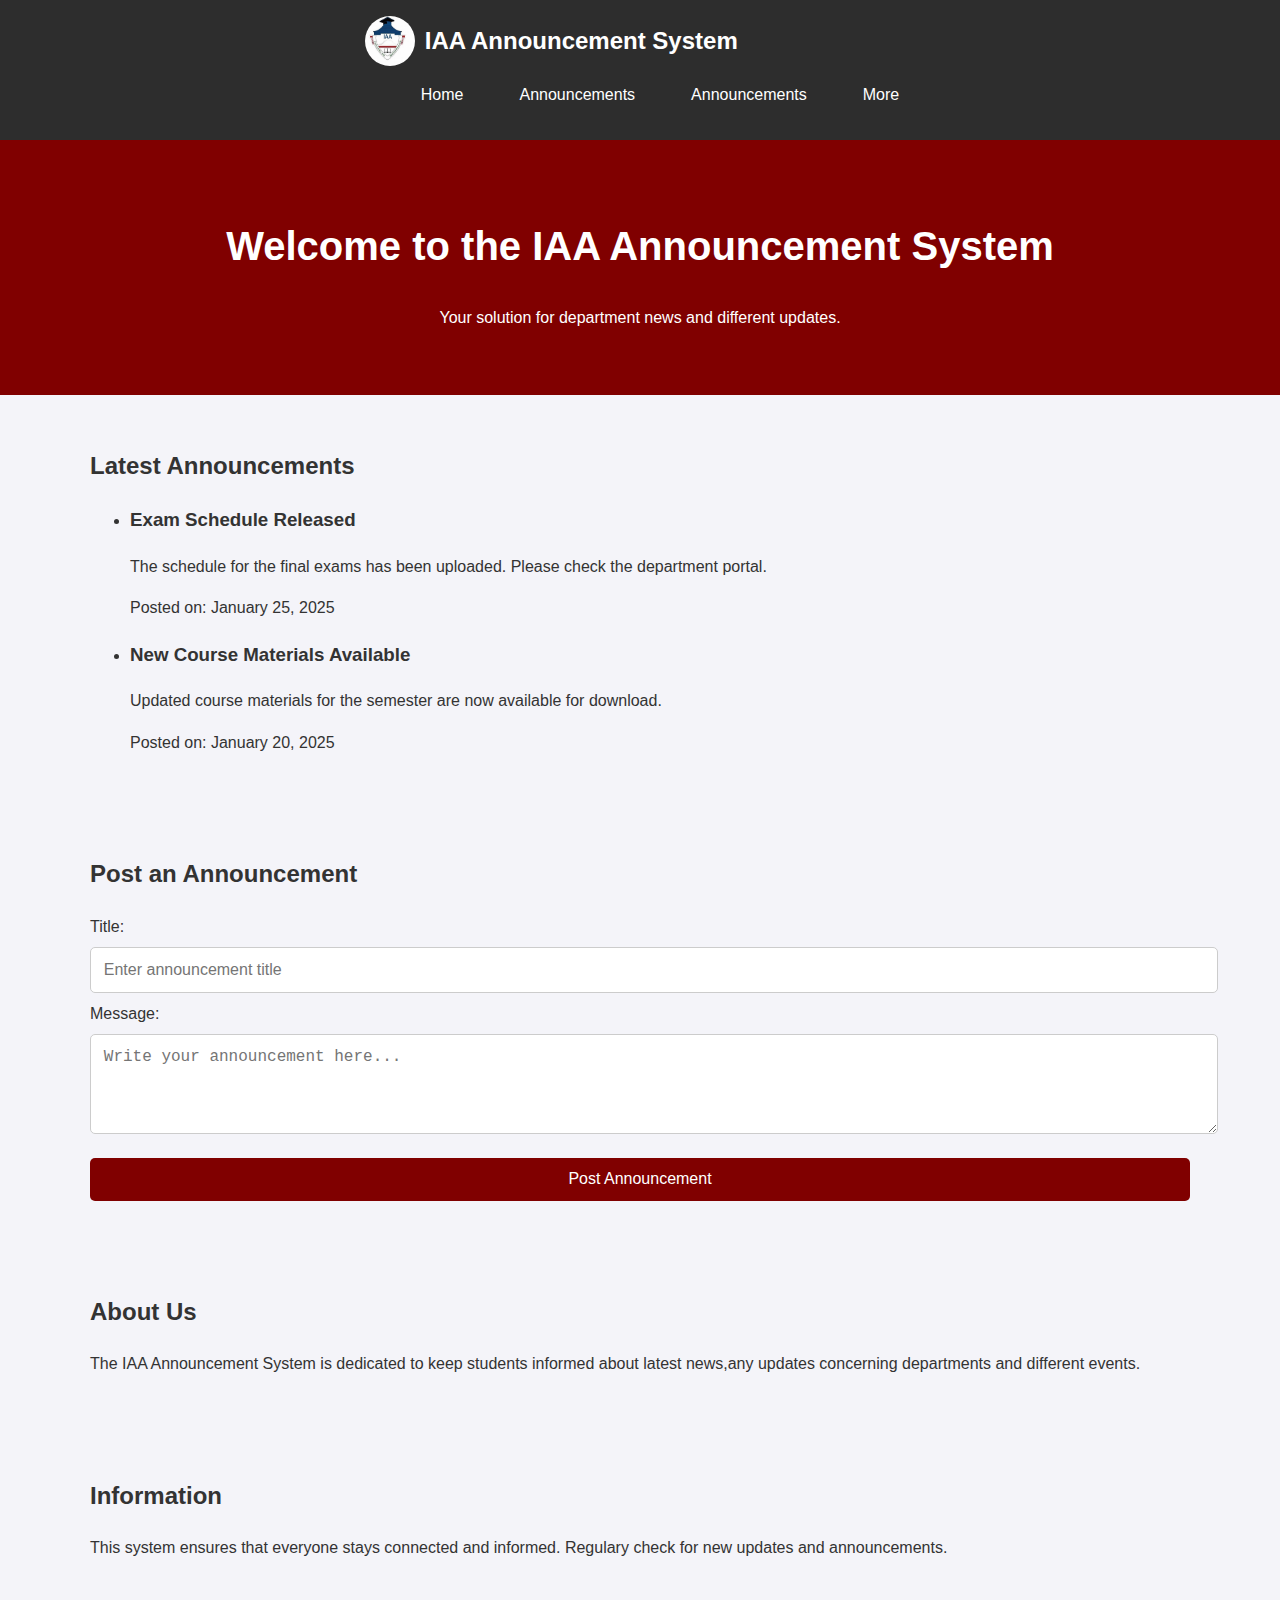
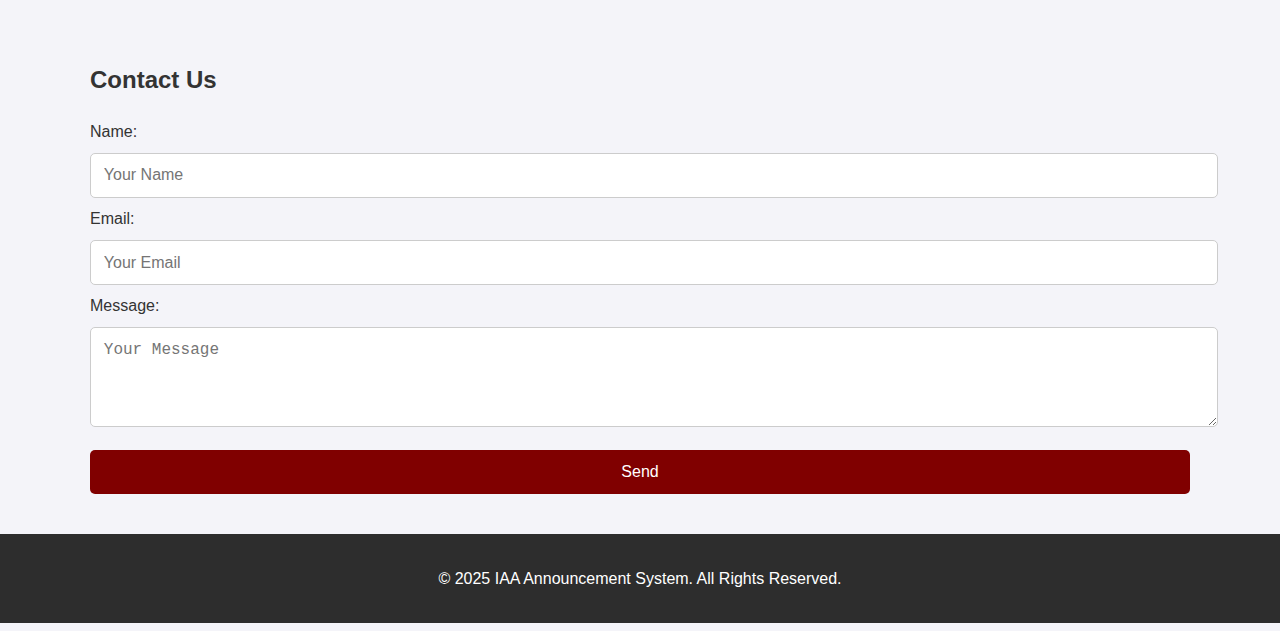
==== index.html @ 7b376b49 "Add initial HTML structure and CSS styles for the IAA Announcement System" ====
<!DOCTYPE html>
<html lang="en">
<head>
    <meta charset="UTF-8">
    <meta name="viewport" content="width=device-width, initial-scale=1.0">
    <title>IAA Announcement System</title>
    <link rel="icon" href="img/iaa_logo.jpg">
    <link rel="stylesheet" href="style.css">
</head>
<body>
    <!-- Navigation Bar -->
    <nav class="navbar">
        <div class="container">
            <div class="logo">
                <img src="img/iaa_logo.jpg" alt="IAA Logo" class="logo-img">
                <a href="#">IAA Announcement System</a>
            </div>
            <ul class="nav-links">
                <li><a href="#home">Home</a></li>
                <li><a href="registration.html">Announcements</a></li>

                <li><a href="#announcements">Announcements</a></li>

                <li class="dropdown">
                    <a href="#" class="dropbtn">More</a>
                    <div class="dropdown-content">
                        <a href="#about">About Us</a>
                        <a href="#info">Information</a>
                        <a href="#contact">Contact Us</a>
                    </div>
                </li>
            </ul>
        </div>
    </nav>

    <!-- Header  -->
    <header class="header" id="home">
        <div class="container">
            <h1>Welcome to the IAA Announcement System</h1>
            <p>Your solution for department news and different updates.</p>
        </div>
    </header>

    <main>
        <!-- Announcement -->
        <section class="announcement-section" id="announcements">
            <div class="container">
                <h2>Latest Announcements</h2>
                <ul class="announcement-list">
                    <li class="announcement">
                        <h3>Exam Schedule Released</h3>
                        <p>The schedule for the final exams has been uploaded. Please check the department portal.</p>
                        <span class="date">Posted on: January 25, 2025</span>
                    </li>
                    <li class="announcement">
                        <h3>New Course Materials Available</h3>
                        <p>Updated course materials for the semester are now available for download.</p>
                        <span class="date">Posted on: January 20, 2025</span>
                    </li>
                </ul>
            </div>
        </section>

        <!-- Add Announcement Part -->
        <section class="add-announcement">
            <div class="container">
                <h2>Post an Announcement</h2>
                <form class="announcement-form">
                    <label for="title">Title:</label>
                    <input type="text" id="title" name="title" placeholder="Enter announcement title" required>
                    
                    <label for="message">Message:</label>
                    <textarea id="message" name="message" rows="4" placeholder="Write your announcement here..." required></textarea>
                    
                    <button type="submit">Post Announcement</button>
                </form>
            </div>
        </section>

        <!-- About Part -->
        <section class="about-section" id="about">
            <div class="container">
                <h2>About Us</h2>
                <p>The IAA Announcement System is dedicated to keep students informed about latest news,any updates concerning departments and different events.</p>
            </div>
        </section>

        <!-- Info Part -->
        <section class="info-section" id="info">
            <div class="container">
                <h2>Information</h2>
                <p>This system ensures that everyone stays connected and informed. Regulary check for new updates and announcements.</p>
            </div>
        </section>

        <!-- Contact Part -->
        <section class="contact-section" id="contact">
            <div class="container">
                <h2>Contact Us</h2>
                <form class="contact-form">
                    <label for="name">Name:</label>
                    <input type="text" id="name" name="name" placeholder="Your Name" required>
                    
                    <label for="email">Email:</label>
                    <input type="email" id="email" name="email" placeholder="Your Email" required>
                    
                    <label for="message">Message:</label>
                    <textarea id="message" name="message" rows="4" placeholder="Your Message" required></textarea>
                    
                    <button type="submit">Send</button>
                </form>
            </div>
        </section>
    </main>

    <footer class="footer">
        <p>&copy; 2025 IAA Announcement System. All Rights Reserved.</p>
    </footer>
</body>
</html>
---- style.css ----
/* all style*/
body {
    margin: 0;
    font-family: 'Arial', sans-serif;
    background: #f4f4f9;
    color: #333;
    line-height: 1.6;
}

.container {
    max-width: 1100px;
    margin: auto;
    padding: 0 20px;
}

/* navigation bar */
.navbar {
    background: #2d2d2d;
    color: white;
    padding: 1rem 0;
    display: flex;
    justify-content: space-between;
    align-items: center;
}

.logo {
    display: flex;
    align-items: center;
}

.logo a {
    color: white;
    font-size: 1.5rem;
    font-weight: bold;
    text-decoration: none;
    margin-left: 10px;
}

.logo-img {
    width: 50px;
    height: 50px;
    border-radius: 50%;
}

.nav-links {
    list-style: none;
    display: flex;
    gap: 1.5rem;
}

.nav-links a {
    color: white;
    text-decoration: none;
    padding: 0.5rem 1rem;
    border-radius: 5px;
}

.nav-links a:hover {
    background: maroon;
}

.dropdown-content {
    display: none;
    position: absolute;
    background: maroon;
    top: 60px;
    min-width: 160px;
    border-radius: 5px;
    z-index: 1000;
}

.dropdown-content a {
    color: white;
    text-decoration: none;
    padding: 10px;
    display: block;
}

.dropdown:hover .dropdown-content {
    display: block;
}

.header {
    text-align: center;
    background:maroon;
    color: white;
    padding: 3rem 0;
}

.header h1 {
    font-size: 2.5rem;
}

section {
    padding: 2rem 0;
}

/* Fom */
input, textarea, button {
    width: 100%;
    margin: 0.5rem 0;
    padding: 0.8rem;
    font-size: 1rem;
    border-radius: 5px;
    border: 1px solid #ccc;
}

button {
    background: maroon;
    color: white;
    border: none;
    cursor: pointer;
}

button:hover {
    background: maroon;
}

/* Footer */
.footer {
    text-align: center;
    padding: 1rem;
    background: #2d2d2d;
    color: white;
}
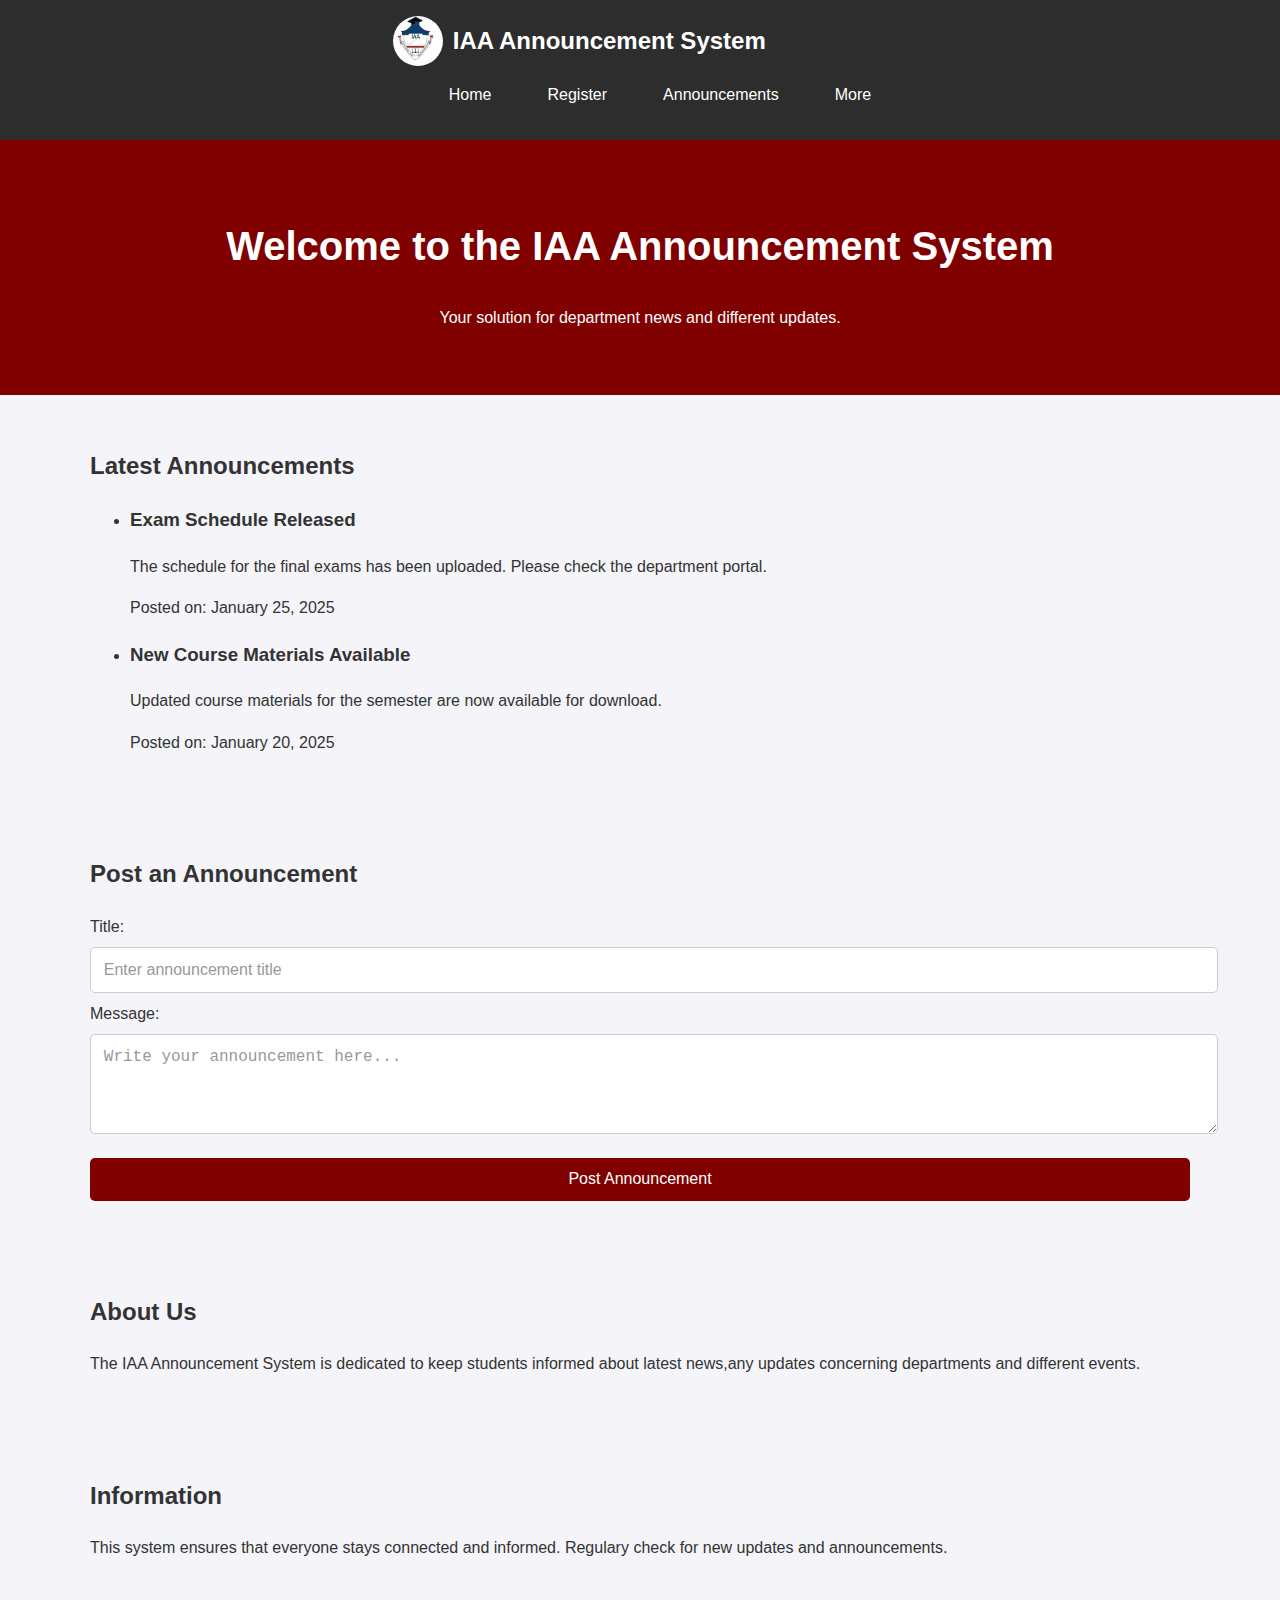
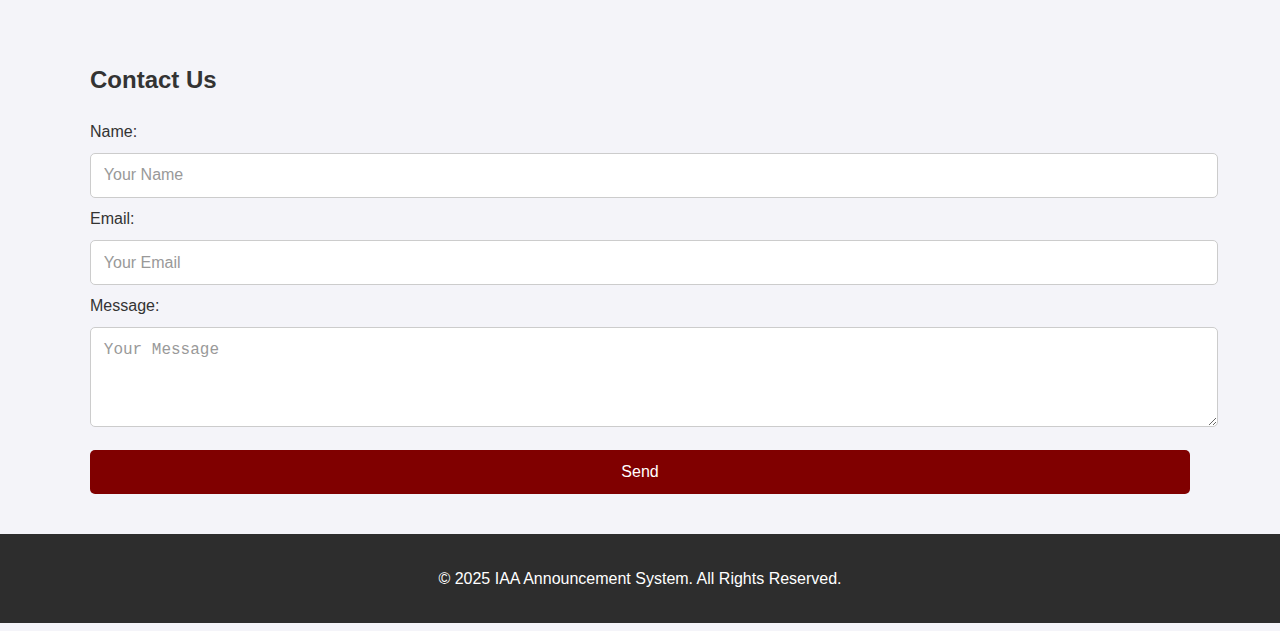
==== commit ca205d7d: "Implement user registration, session management, and database connection for IAA Announcement System" ====
--- a/index.html
+++ b/index.html
@@ -17,8 +17,7 @@
             </div>
             <ul class="nav-links">
                 <li><a href="#home">Home</a></li>
-                <li><a href="registration.html">Announcements</a></li>
-
+                <li><a href="registration.html">Register</a></li>
                 <li><a href="#announcements">Announcements</a></li>
 
                 <li class="dropdown">
--- a/style.css
+++ b/style.css
@@ -123,3 +123,135 @@
     background: #2d2d2d;
     color: white;
 }
+
+/* Registration Form Container */
+.registration-container {
+    max-width: 1200px;
+    margin: 0 auto;
+    padding: 20px;
+    background-color: #fff;
+    border-radius: 10px;
+    box-shadow: 0 0 20px rgba(0, 0, 0, 0.1);
+}
+
+.registration-container h2 {
+    text-align: center;
+    color: #333;
+    margin-bottom: 30px;
+}
+
+/* Form Layout */
+.registration-form {
+    display: flex;
+    flex-direction: column;
+    gap: 20px;
+}
+
+.form-row {
+    display: flex;
+    gap: 20px;
+    justify-content: space-between;
+}
+
+.form-group {
+    flex: 1;
+    display: flex;
+    flex-direction: column;
+}
+
+.password-row {
+    display: flex;
+    gap: 20px;
+}
+
+.password-row .form-group {
+    flex: 1;
+}
+
+/* Form Elements */
+.form-group label {
+    margin-bottom: 8px;
+    font-weight: 600;
+    color: #444;
+}
+
+.form-group input,
+.form-group select {
+    padding: 12px;
+    border: 1px solid #ddd;
+    border-radius: 5px;
+    font-size: 14px;
+    transition: border-color 0.3s ease;
+}
+
+.form-group input:focus,
+.form-group select:focus {
+    outline: none;
+    border-color: #007bff;
+    box-shadow: 0 0 5px rgba(0, 123, 255, 0.2);
+}
+
+/* Error Messages */
+.error-message {
+    color: #dc3545;
+    font-size: 12px;
+    margin-top: 5px;
+    min-height: 15px;
+}
+
+/* Submit Button */
+.submit-btn {
+    background-color: #007bff;
+    color: white;
+    padding: 12px 24px;
+    border: none;
+    border-radius: 5px;
+    cursor: pointer;
+    font-size: 16px;
+    font-weight: 600;
+    transition: background-color 0.3s ease;
+    width: 100%;
+    margin-top: 20px;
+}
+
+.submit-btn:hover {
+    background-color: #0056b3;
+}
+
+/* Responsive Design */
+@media screen and (max-width: 768px) {
+    .form-row {
+        flex-direction: column;
+        gap: 15px;
+    }
+
+    .password-row {
+        flex-direction: column;
+        gap: 15px;
+    }
+
+    .registration-container {
+        margin: 10px;
+        padding: 15px;
+    }
+}
+
+/* Optional: Custom Select Styling */
+select {
+    appearance: none;
+    background-image: url("data:image/svg+xml;charset=UTF-8,%3csvg xmlns='http://www.w3.org/2000/svg' viewBox='0 0 24 24' fill='none' stroke='currentColor' stroke-width='2' stroke-linecap='round' stroke-linejoin='round'%3e%3cpolyline points='6 9 12 15 18 9'%3e%3c/polyline%3e%3c/svg%3e");
+    background-repeat: no-repeat;
+    background-position: right 10px center;
+    background-size: 1em;
+}
+
+/* Input Placeholder Styling */
+::placeholder {
+    color: #999;
+    opacity: 1;
+}
+
+/* Input Focus State */
+input:focus::placeholder {
+    opacity: 0.7;
+}
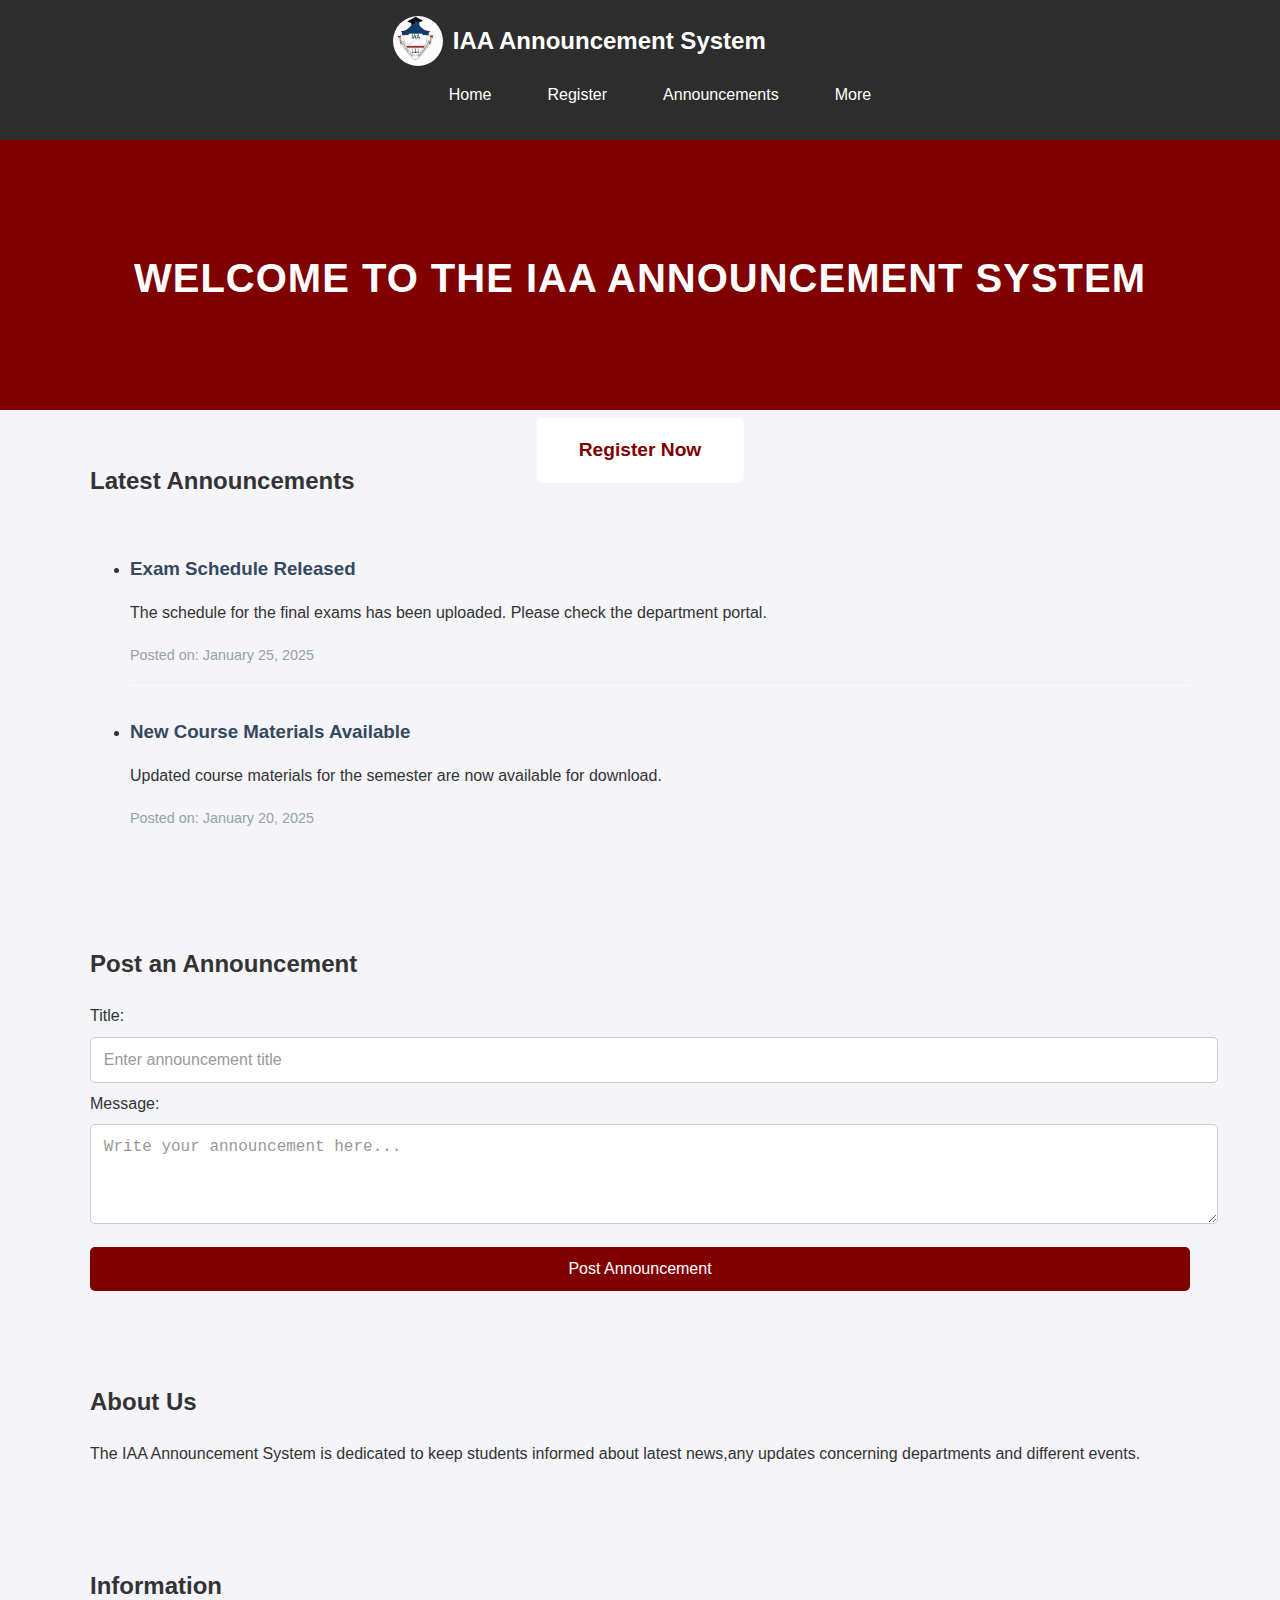
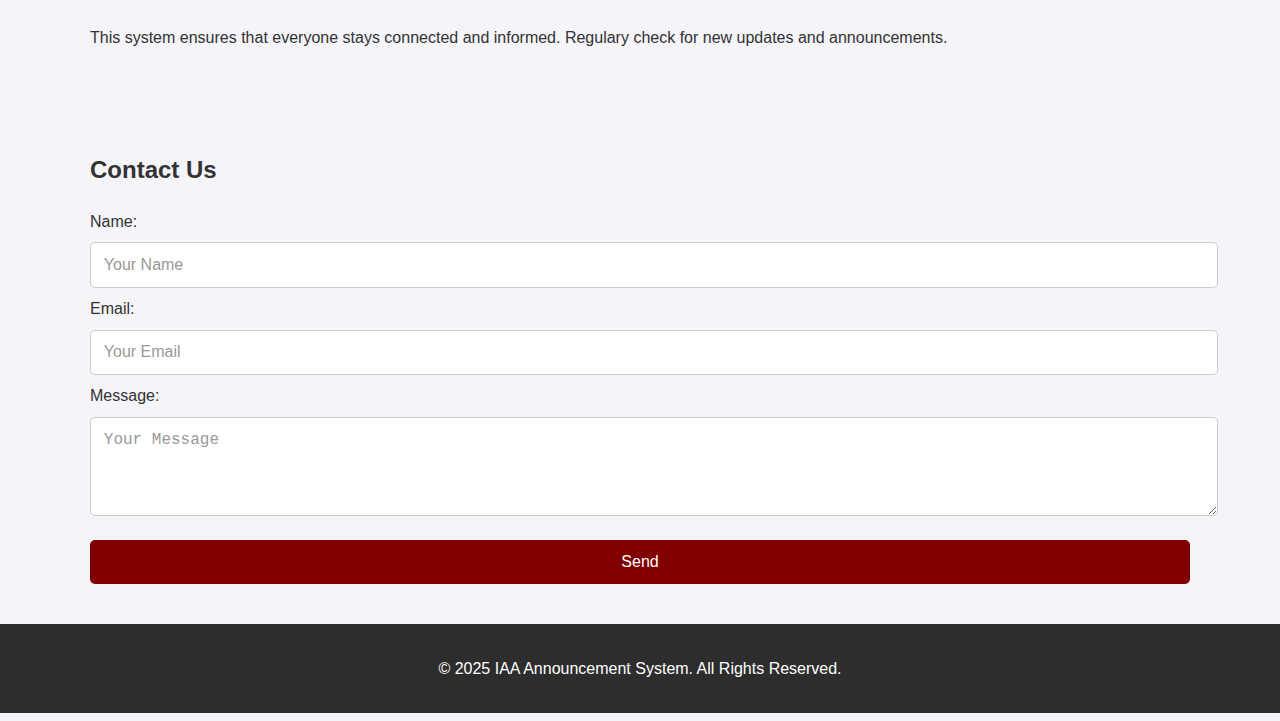
==== commit 81a7d6dc: "Enhance header styling and implement responsive slider with navigation; streamline JavaScript for sl" ====
--- a/index.html
+++ b/index.html
@@ -1,119 +1,166 @@
 <!DOCTYPE html>
 <html lang="en">
-<head>
-    <meta charset="UTF-8">
-    <meta name="viewport" content="width=device-width, initial-scale=1.0">
+  <head>
+    <meta charset="UTF-8" />
+    <meta name="viewport" content="width=device-width, initial-scale=1.0" />
     <title>IAA Announcement System</title>
-    <link rel="icon" href="img/iaa_logo.jpg">
-    <link rel="stylesheet" href="style.css">
-</head>
-<body>
+    <link rel="icon" href="img/iaa_logo.jpg" />
+    <link rel="stylesheet" href="style.css" />
+  </head>
+  <body>
     <!-- Navigation Bar -->
     <nav class="navbar">
-        <div class="container">
-            <div class="logo">
-                <img src="img/iaa_logo.jpg" alt="IAA Logo" class="logo-img">
-                <a href="#">IAA Announcement System</a>
+      <div class="container">
+        <div class="logo">
+          <img src="img/iaa_logo.jpg" alt="IAA Logo" class="logo-img" />
+          <a href="#">IAA Announcement System</a>
+        </div>
+        <ul class="nav-links">
+          <li><a href="#home">Home</a></li>
+          <li><a href="registration.html">Register</a></li>
+          <li><a href="#announcements">Announcements</a></li>
+
+          <li class="dropdown">
+            <a href="#" class="dropbtn">More</a>
+            <div class="dropdown-content">
+              <a href="#about">About Us</a>
+              <a href="#info">Information</a>
+              <a href="#contact">Contact Us</a>
             </div>
-            <ul class="nav-links">
-                <li><a href="#home">Home</a></li>
-                <li><a href="registration.html">Register</a></li>
-                <li><a href="#announcements">Announcements</a></li>
-
-                <li class="dropdown">
-                    <a href="#" class="dropbtn">More</a>
-                    <div class="dropdown-content">
-                        <a href="#about">About Us</a>
-                        <a href="#info">Information</a>
-                        <a href="#contact">Contact Us</a>
-                    </div>
-                </li>
-            </ul>
-        </div>
+          </li>
+        </ul>
+      </div>
     </nav>
 
     <!-- Header  -->
     <header class="header" id="home">
-        <div class="container">
-            <h1>Welcome to the IAA Announcement System</h1>
-            <p>Your solution for department news and different updates.</p>
-        </div>
-    </header>
+      <div class="container">
+        <h1>Welcome to the IAA Announcement System</h1>
+        <a href="registration.html" class="register-btn" style="color: #800000;">Register Now</a>
+      </div>    </header>
+
+  
+  
 
     <main>
-        <!-- Announcement -->
-        <section class="announcement-section" id="announcements">
-            <div class="container">
-                <h2>Latest Announcements</h2>
-                <ul class="announcement-list">
-                    <li class="announcement">
-                        <h3>Exam Schedule Released</h3>
-                        <p>The schedule for the final exams has been uploaded. Please check the department portal.</p>
-                        <span class="date">Posted on: January 25, 2025</span>
-                    </li>
-                    <li class="announcement">
-                        <h3>New Course Materials Available</h3>
-                        <p>Updated course materials for the semester are now available for download.</p>
-                        <span class="date">Posted on: January 20, 2025</span>
-                    </li>
-                </ul>
-            </div>
-        </section>
+      <!-- Announcement -->
+      <section class="announcement-section" id="announcements">
+        <div class="container">
+          <h2>Latest Announcements</h2>
+          <ul class="announcement-list">
+            <li class="announcement">
+              <h3>Exam Schedule Released</h3>
+              <p>
+                The schedule for the final exams has been uploaded. Please check
+                the department portal.
+              </p>
+              <span class="date">Posted on: January 25, 2025</span>
+            </li>
+            <li class="announcement">
+              <h3>New Course Materials Available</h3>
+              <p>
+                Updated course materials for the semester are now available for
+                download.
+              </p>
+              <span class="date">Posted on: January 20, 2025</span>
+            </li>
+          </ul>
+        </div>
+      </section>
 
-        <!-- Add Announcement Part -->
-        <section class="add-announcement">
-            <div class="container">
-                <h2>Post an Announcement</h2>
-                <form class="announcement-form">
-                    <label for="title">Title:</label>
-                    <input type="text" id="title" name="title" placeholder="Enter announcement title" required>
-                    
-                    <label for="message">Message:</label>
-                    <textarea id="message" name="message" rows="4" placeholder="Write your announcement here..." required></textarea>
-                    
-                    <button type="submit">Post Announcement</button>
-                </form>
-            </div>
-        </section>
+      <!-- Add Announcement Part -->
+      <section class="add-announcement">
+        <div class="container">
+          <h2>Post an Announcement</h2>
+          <form class="announcement-form">
+            <label for="title">Title:</label>
+            <input
+              type="text"
+              id="title"
+              name="title"
+              placeholder="Enter announcement title"
+              required
+            />
 
-        <!-- About Part -->
-        <section class="about-section" id="about">
-            <div class="container">
-                <h2>About Us</h2>
-                <p>The IAA Announcement System is dedicated to keep students informed about latest news,any updates concerning departments and different events.</p>
-            </div>
-        </section>
+            <label for="message">Message:</label>
+            <textarea
+              id="message"
+              name="message"
+              rows="4"
+              placeholder="Write your announcement here..."
+              required
+            ></textarea>
 
-        <!-- Info Part -->
-        <section class="info-section" id="info">
-            <div class="container">
-                <h2>Information</h2>
-                <p>This system ensures that everyone stays connected and informed. Regulary check for new updates and announcements.</p>
-            </div>
-        </section>
+            <button type="submit">Post Announcement</button>
+          </form>
+        </div>
+      </section>
 
-        <!-- Contact Part -->
-        <section class="contact-section" id="contact">
-            <div class="container">
-                <h2>Contact Us</h2>
-                <form class="contact-form">
-                    <label for="name">Name:</label>
-                    <input type="text" id="name" name="name" placeholder="Your Name" required>
-                    
-                    <label for="email">Email:</label>
-                    <input type="email" id="email" name="email" placeholder="Your Email" required>
-                    
-                    <label for="message">Message:</label>
-                    <textarea id="message" name="message" rows="4" placeholder="Your Message" required></textarea>
-                    
-                    <button type="submit">Send</button>
-                </form>
-            </div>
-        </section>
+      <!-- About Part -->
+      <section class="about-section" id="about">
+        <div class="container">
+          <h2>About Us</h2>
+          <p>
+            The IAA Announcement System is dedicated to keep students informed
+            about latest news,any updates concerning departments and different
+            events.
+          </p>
+        </div>
+      </section>
+
+      <!-- Info Part -->
+      <section class="info-section" id="info">
+        <div class="container">
+          <h2>Information</h2>
+          <p>
+            This system ensures that everyone stays connected and informed.
+            Regulary check for new updates and announcements.
+          </p>
+        </div>
+      </section>
+
+      <!-- Contact Part -->
+      <section class="contact-section" id="contact">
+        <div class="container">
+          <h2>Contact Us</h2>
+          <form class="contact-form">
+            <label for="name">Name:</label>
+            <input
+              type="text"
+              id="name"
+              name="name"
+              placeholder="Your Name"
+              required
+            />
+
+            <label for="email">Email:</label>
+            <input
+              type="email"
+              id="email"
+              name="email"
+              placeholder="Your Email"
+              required
+            />
+
+            <label for="message">Message:</label>
+            <textarea
+              id="message"
+              name="message"
+              rows="4"
+              placeholder="Your Message"
+              required
+            ></textarea>
+
+            <button type="submit">Send</button>
+          </form>
+        </div>
+      </section>
     </main>
 
     <footer class="footer">
-        <p>&copy; 2025 IAA Announcement System. All Rights Reserved.</p>
+      <p>© 2025 IAA Announcement System. All Rights Reserved.</p>
     </footer>
-</body>
+  </body>
 </html>
+
+<script src="script.js"></script>--- a/style.css
+++ b/style.css
@@ -79,18 +79,47 @@
 .dropdown:hover .dropdown-content {
     display: block;
 }
-
-.header {
-    text-align: center;
-    background:maroon;
-    color: white;
-    padding: 3rem 0;
-}
-
-.header h1 {
-    font-size: 2.5rem;
-}
-
+  .header {
+      background-color: #800000;
+      color: white;
+      padding: 80px 0;
+      text-align: center;
+  }
+
+  .header .container {
+      max-width: 1200px;
+      margin: 0 auto;
+      padding: 0 20px;
+  }
+
+  .header h1 {
+      font-size: 2.5rem;
+      margin-bottom: 20px;
+      text-transform: uppercase;
+      letter-spacing: 1px;
+  }
+
+  .header p {
+      font-size: 1.2rem;
+      margin-bottom: 30px;
+      opacity: 0.9;
+  }
+
+  .header .register-btn {
+      display: inline-block;
+      padding: 15px 40px;
+      background-color: white;
+      border: 2px solid white;
+      border-radius: 5px;
+      text-decoration: none;
+      font-weight: bold;
+      transition: all 0.3s ease;
+  }
+
+  .header .register-btn:hover {
+      background-color: transparent;
+      color: rgb(74, 9, 9);
+  }
 section {
     padding: 2rem 0;
 }
@@ -113,7 +142,7 @@
 }
 
 button:hover {
-    background: maroon;
+    background: rgb(231, 222, 222);
 }
 
 /* Footer */
@@ -201,7 +230,7 @@
 
 /* Submit Button */
 .submit-btn {
-    background-color: #007bff;
+    background-color: #800000;
     color: white;
     padding: 12px 24px;
     border: none;
@@ -215,7 +244,7 @@
 }
 
 .submit-btn:hover {
-    background-color: #0056b3;
+    background-color: #490101;
 }
 
 /* Responsive Design */
@@ -255,3 +284,320 @@
 input:focus::placeholder {
     opacity: 0.7;
 }
+
+
+/* Dashboard Styles */
+.dashboard-main {
+    padding-top: 80px;
+    background-color: #f5f7fa;
+    min-height: calc(100vh - 80px);
+}
+
+.dashboard-container {
+    max-width: 1200px;
+    margin: 0 auto;
+    padding: 20px;
+}
+
+.dashboard-header {
+    display: flex;
+    justify-content: space-between;
+    align-items: center;
+    margin-bottom: 30px;
+}
+
+.dashboard-header h1 {
+    color: #2c3e50;
+    font-size: 2rem;
+}
+
+.current-date {
+    color: #7f8c8d;
+    font-size: 1.1rem;
+}
+
+.dashboard-grid {
+    display: grid;
+    grid-template-columns: repeat(auto-fit, minmax(300px, 1fr));
+    gap: 20px;
+    margin-bottom: 30px;
+}
+
+.dashboard-card {
+    background: white;
+    border-radius: 10px;
+    padding: 20px;
+    box-shadow: 0 2px 10px rgba(0,0,0,0.08);
+}
+
+.dashboard-card h2 {
+    color: #2c3e50;
+    margin-bottom: 20px;
+    font-size: 1.5rem;
+}
+
+/* Announcements Card */
+.announcement {
+    padding: 15px 0;
+    border-bottom: 1px solid #eee;
+}
+
+.announcement:last-child {
+    border-bottom: none;
+}
+
+.announcement h3 {
+    color: #34495e;
+    margin-bottom: 5px;
+}
+
+.announcement .date {
+    color: #95a5a6;
+    font-size: 0.9rem;
+}
+
+/* Quick Links */
+.links-grid {
+    display: grid;
+    grid-template-columns: repeat(2, 1fr);
+    gap: 15px;
+}
+
+.quick-link {
+    display: flex;
+    align-items: center;
+    padding: 15px;
+    background: #f8f9fa;
+    border-radius: 8px;
+    text-decoration: none;
+    color: #2c3e50;
+    transition: transform 0.2s;
+}
+
+.quick-link:hover {
+    transform: translateY(-2px);
+    background: #e9ecef;
+}
+
+/* Events Card */
+.event {
+    display: flex;
+    align-items: center;
+    padding: 15px 0;
+    border-bottom: 1px solid #eee;
+}
+
+.event:last-child {
+    border-bottom: none;
+}
+
+.event-date {
+    background: #3498db;
+    color: white;
+    padding: 8px;
+    border-radius: 6px;
+    text-align: center;
+    margin-right: 15px;
+    min-width: 60px;
+}
+
+.event-date .day {
+    font-size: 1.2rem;
+    font-weight: bold;
+    display: block;
+}
+
+.event-date .month {
+    font-size: 0.9rem;
+}
+
+.event-details h4 {
+    color: #34495e;
+    margin-bottom: 5px;
+}
+
+/* User Navigation */
+.user-nav {
+    display: flex;
+    align-items: center;
+    gap: 20px;
+}
+
+.welcome-text {
+    color: #2c3e50;
+    font-weight: 500;
+}
+
+.logout-btn {
+    background: #e74c3c;
+    color: white;
+    padding: 8px 15px;
+    border-radius: 5px;
+    text-decoration: none;
+}
+
+.logout-btn:hover {
+    background: #c0392b;
+}
+
+/* Responsive Design */
+@media (max-width: 768px) {
+    .dashboard-grid {
+        grid-template-columns: 1fr;
+    }
+    
+    .links-grid {
+        grid-template-columns: 1fr;
+    }
+    
+    .dashboard-header {
+        flex-direction: column;
+        text-align: center;
+        gap: 10px;
+    }
+}
+  .slider-main {
+      width: 100vw;
+      margin-left: calc(-50vw + 50%);
+      margin-right: calc(-50vw + 50%);
+      position: relative;
+      height: 100vh;
+  }
+
+  .slider-container {
+
+
+      width: 100%;
+      height: 100%;
+      position: relative;
+      overflow: hidden;
+  }
+
+  .slider {
+      width: 100%;
+      height: 100%;
+      display: flex;
+      transition: transform 0.5s ease-in-out;
+  }
+
+  .slide {
+      min-width: 100%;
+      height: 100%;
+  }
+
+  .slide img {
+      width: 100%;
+      height: 100%;
+      object-fit: cover;
+  }
+
+  .slider-btn {
+      position: absolute;
+      top: 50%;
+      transform: translateY(-50%);
+      background: rgba(0, 0, 0, 0.5);
+      color: white;
+      padding: 10px 15px;
+      border: none;
+      cursor: pointer;
+      font-size: 18px;
+      border-radius: 50%;
+  }
+
+  .slider-btn:hover {
+      background: rgba(0, 0, 0, 0.8);
+  }
+
+  .prev {
+      left: 10px;
+  }
+
+  .next {
+      right: 10px;
+  }
+
+  .slider-dots {
+      position: absolute;
+      bottom: 30px;
+      left: 50%;
+      transform: translateX(-50%);
+      display: flex;
+      gap: 12px;
+      z-index: 10;
+  }
+
+  .dot {
+      width: 12px;
+      height: 12px;
+      background: rgba(255, 255, 255, 0.6);
+      border-radius: 50%;
+      cursor: pointer;
+  }
+
+  .dot.active {
+      background: #ffffff;
+  }
+
+  /* Registration Button Styling */
+  .register-btn {
+      position: absolute;
+      top: 50%;
+      left: 50%;
+      transform: translate(-50%, -50%);
+      z-index: 20;
+      padding: 15px 30px;
+      background: #007bff;
+      color: white;
+      text-decoration: none;
+      border-radius: 5px;
+      font-size: 1.2rem;
+      font-weight: bold;
+      transition: background 0.3s ease;
+  }
+
+  .register-btn:hover {
+      background: #0056b3;
+  }
+
+  /* Responsive adjustments */
+  @media (max-width: 768px) {
+      .slider {
+          height: 300px;
+      }
+    
+      .slider-container {
+          max-width: 100%;
+          border-radius: 0;
+      }
+  }
+
+
+  .slider-btn {
+    position: absolute;
+    top: 50%;
+    transform: translateY(-50%);
+    width: 30px;
+    height: 30px;
+    background: rgba(0, 0, 0, 0.3);
+    color: white;
+    border: none;
+    border-radius: 50%;
+    cursor: pointer;
+    font-size: 14px;
+    display: flex;
+    align-items: center;
+    justify-content: center;
+    transition: background 0.3s ease;
+}
+
+.slider-btn:hover {
+    background: rgba(0, 0, 0, 0.6);
+}
+
+.prev {
+    left: 15px;
+}
+
+.next {
+    right: 15px;
+}
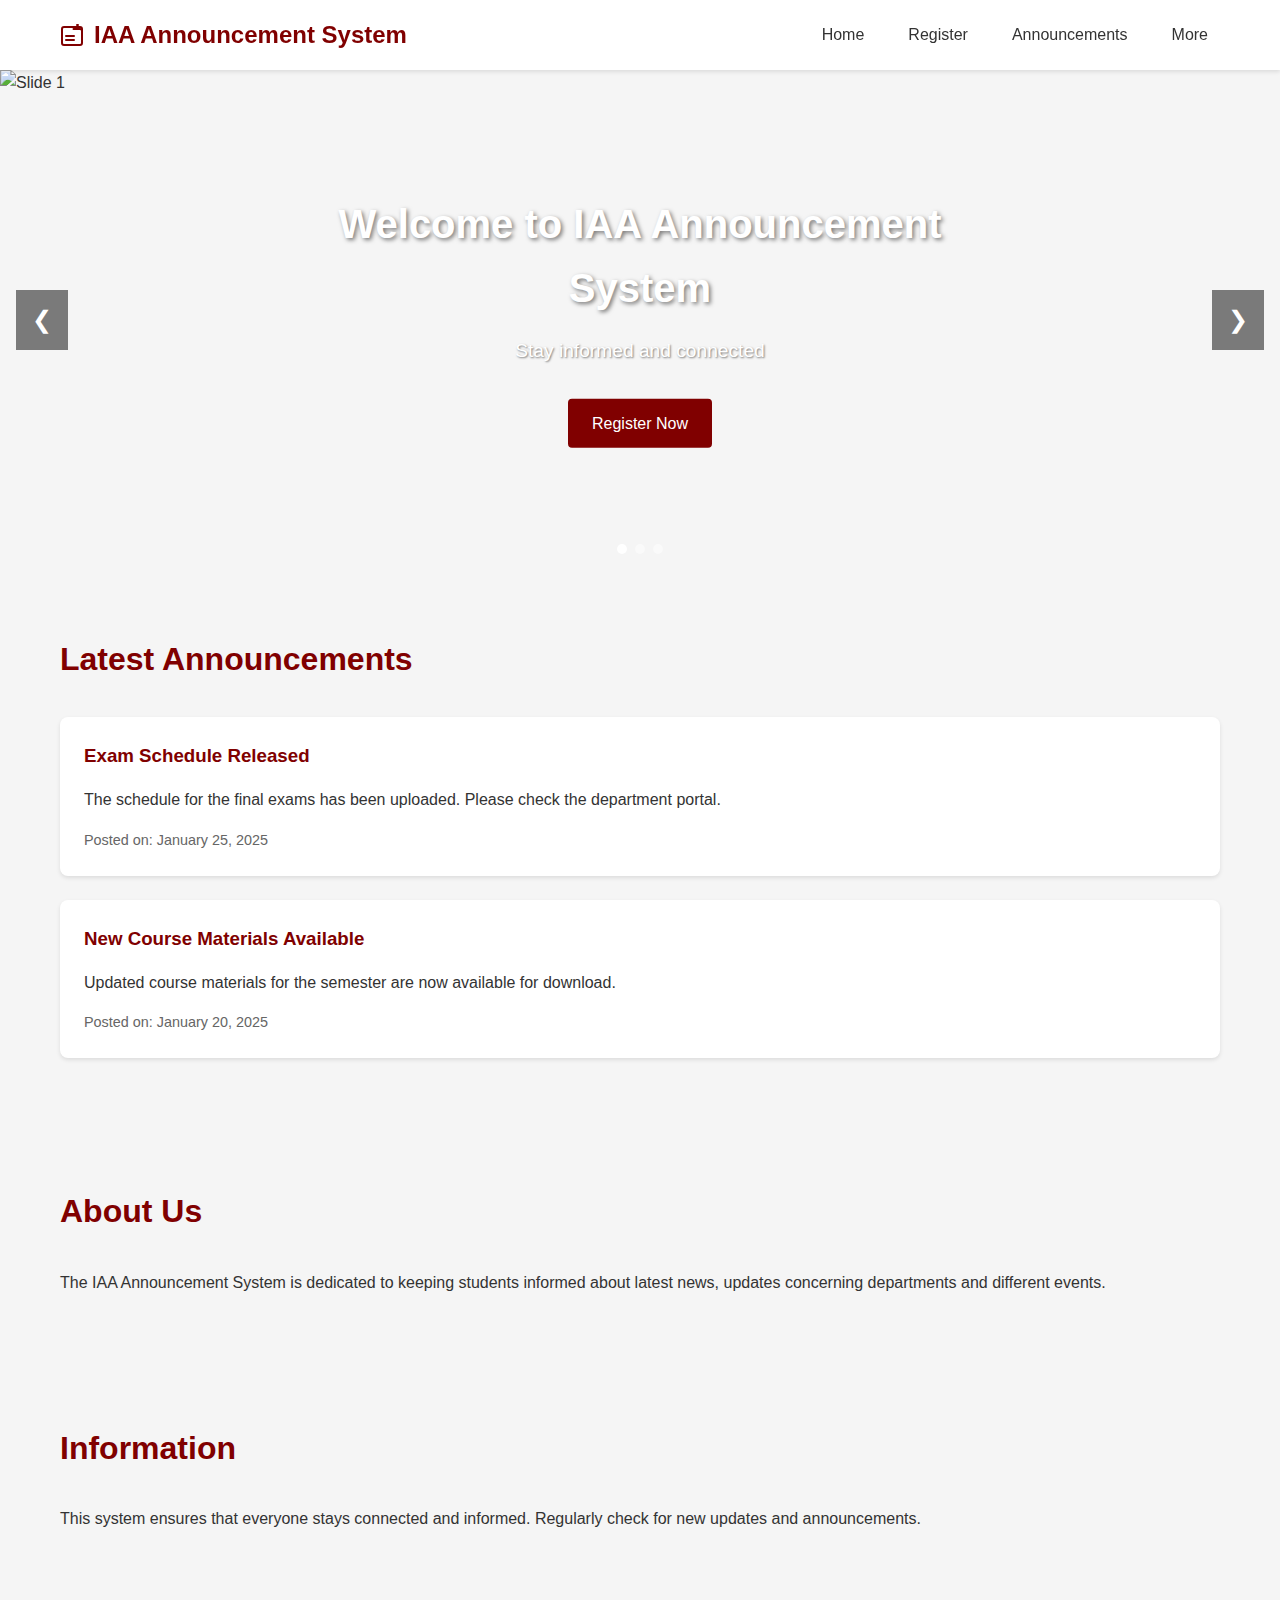
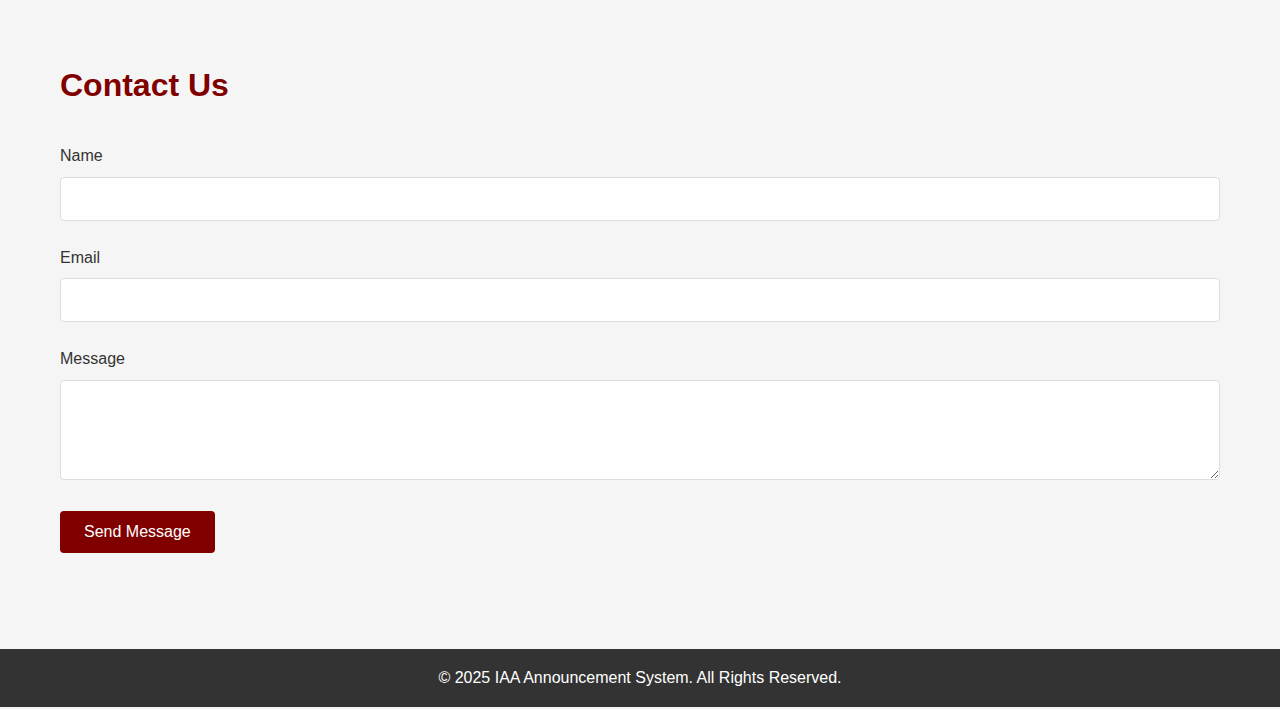
==== commit 1acb3204: "Enable error reporting for debugging; update registration page title and navigation structure; add a" ====
--- a/index.html
+++ b/index.html
@@ -1,166 +1,142 @@
 <!DOCTYPE html>
 <html lang="en">
-  <head>
-    <meta charset="UTF-8" />
-    <meta name="viewport" content="width=device-width, initial-scale=1.0" />
+<head>
+    <meta charset="UTF-8">
+    <meta name="viewport" content="width=device-width, initial-scale=1.0">
     <title>IAA Announcement System</title>
-    <link rel="icon" href="img/iaa_logo.jpg" />
-    <link rel="stylesheet" href="style.css" />
-  </head>
-  <body>
+    <link rel="stylesheet" href="style.css">
+</head>
+<body>
     <!-- Navigation Bar -->
     <nav class="navbar">
-      <div class="container">
-        <div class="logo">
-          <img src="img/iaa_logo.jpg" alt="IAA Logo" class="logo-img" />
-          <a href="#">IAA Announcement System</a>
+        <div class="container">
+            <div class="logo">
+                <svg xmlns="http://www.w3.org/2000/svg" width="24" height="24" viewBox="0 0 24 24" fill="none" stroke="currentColor" stroke-width="2" stroke-linecap="round" stroke-linejoin="round" class="logo-icon">
+                    <path d="M22 9.5V8a2 2 0 0 0-2-2h-6.5"></path>
+                    <path d="M6 17h8"></path>
+                    <path d="M6 13h8"></path>
+                    <path d="M18 2h-1"></path>
+                    <path d="M2 6v14c0 1 1 2 2 2h16c1 0 2-1 2-2V6c0-1-1-2-2-2H4c-1 0-2 1-2 2Z"></path>
+                </svg>
+                <a href="#">IAA Announcement System</a>
+            </div>
+            <div class="menu-toggle">
+                <div class="bar"></div>
+                <div class="bar"></div>
+                <div class="bar"></div>
+            </div>
+            <ul class="nav-links">
+                <li><a href="#home">Home</a></li>
+                <li><a href="registration.html">Register</a></li>
+                <li><a href="announcements.html">Announcements</a></li>
+                <li class="dropdown">
+                    <a href="#" class="dropbtn">More</a>
+                    <div class="dropdown-content">
+                        <a href="#about">About Us</a>
+                        <a href="#info">Information</a>
+                        <a href="#contact">Contact Us</a>
+                    </div>
+                </li>
+            </ul>
         </div>
-        <ul class="nav-links">
-          <li><a href="#home">Home</a></li>
-          <li><a href="registration.html">Register</a></li>
-          <li><a href="#announcements">Announcements</a></li>
-
-          <li class="dropdown">
-            <a href="#" class="dropbtn">More</a>
-            <div class="dropdown-content">
-              <a href="#about">About Us</a>
-              <a href="#info">Information</a>
-              <a href="#contact">Contact Us</a>
-            </div>
-          </li>
-        </ul>
-      </div>
     </nav>
 
-    <!-- Header  -->
-    <header class="header" id="home">
-      <div class="container">
-        <h1>Welcome to the IAA Announcement System</h1>
-        <a href="registration.html" class="register-btn" style="color: #800000;">Register Now</a>
-      </div>    </header>
-
-  
-  
+    <!-- Image Slider -->
+    <div class="slider">
+        <div class="slides">
+            <div class="slide active">
+                <img src="https://images.unsplash.com/photo-1523050854058-8df90110c9f1?auto=format&fit=crop&q=80&w=1200" alt="Slide 1">
+                <div class="slide-content">
+                    <h1>Welcome to IAA Announcement System</h1>
+                    <p>Stay informed and connected</p>
+                    <a href="registration.html" class="cta-button">Register Now</a>
+                </div>
+            </div>
+            <div class="slide">
+                <img src="https://images.unsplash.com/photo-1562774053-701939374585?auto=format&fit=crop&q=80&w=1200" alt="Slide 2">
+                <div class="slide-content">
+                    <h1>Latest Updates</h1>
+                    <p>Get real-time notifications</p>
+                    <a href="registration.html" class="cta-button">Join Now</a>
+                </div>
+            </div>
+            <div class="slide">
+                <img src="https://images.unsplash.com/photo-1541339907198-e08756dedf3f?auto=format&fit=crop&q=80&w=1200" alt="Slide 3">
+                <div class="slide-content">
+                    <h1>Stay Connected</h1>
+                    <p>Never miss important announcements</p>
+                    <a href="registration.html" class="cta-button">Get Started</a>
+                </div>
+            </div>
+        </div>
+        <button class="slider-btn prev">❮</button>
+        <button class="slider-btn next">❯</button>
+        <div class="dots"></div>
+    </div>
 
     <main>
-      <!-- Announcement -->
-      <section class="announcement-section" id="announcements">
-        <div class="container">
-          <h2>Latest Announcements</h2>
-          <ul class="announcement-list">
-            <li class="announcement">
-              <h3>Exam Schedule Released</h3>
-              <p>
-                The schedule for the final exams has been uploaded. Please check
-                the department portal.
-              </p>
-              <span class="date">Posted on: January 25, 2025</span>
-            </li>
-            <li class="announcement">
-              <h3>New Course Materials Available</h3>
-              <p>
-                Updated course materials for the semester are now available for
-                download.
-              </p>
-              <span class="date">Posted on: January 20, 2025</span>
-            </li>
-          </ul>
-        </div>
-      </section>
+        <!-- Announcements Section -->
+        <section id="announcements" class="section">
+            <div class="container">
+                <h2>Latest Announcements</h2>
+                <div class="announcement-list">
+                    <div class="announcement">
+                        <h3>Exam Schedule Released</h3>
+                        <p>The schedule for the final exams has been uploaded. Please check the department portal.</p>
+                        <span class="date">Posted on: January 25, 2025</span>
+                    </div>
+                    <div class="announcement">
+                        <h3>New Course Materials Available</h3>
+                        <p>Updated course materials for the semester are now available for download.</p>
+                        <span class="date">Posted on: January 20, 2025</span>
+                    </div>
+                </div>
+            </div>
+        </section>
 
-      <!-- Add Announcement Part -->
-      <section class="add-announcement">
-        <div class="container">
-          <h2>Post an Announcement</h2>
-          <form class="announcement-form">
-            <label for="title">Title:</label>
-            <input
-              type="text"
-              id="title"
-              name="title"
-              placeholder="Enter announcement title"
-              required
-            />
+        <!-- About Section -->
+        <section id="about" class="section">
+            <div class="container">
+                <h2>About Us</h2>
+                <p>The IAA Announcement System is dedicated to keeping students informed about latest news, updates concerning departments and different events.</p>
+            </div>
+        </section>
 
-            <label for="message">Message:</label>
-            <textarea
-              id="message"
-              name="message"
-              rows="4"
-              placeholder="Write your announcement here..."
-              required
-            ></textarea>
+        <!-- Info Section -->
+        <section id="info" class="section">
+            <div class="container">
+                <h2>Information</h2>
+                <p>This system ensures that everyone stays connected and informed. Regularly check for new updates and announcements.</p>
+            </div>
+        </section>
 
-            <button type="submit">Post Announcement</button>
-          </form>
-        </div>
-      </section>
-
-      <!-- About Part -->
-      <section class="about-section" id="about">
-        <div class="container">
-          <h2>About Us</h2>
-          <p>
-            The IAA Announcement System is dedicated to keep students informed
-            about latest news,any updates concerning departments and different
-            events.
-          </p>
-        </div>
-      </section>
-
-      <!-- Info Part -->
-      <section class="info-section" id="info">
-        <div class="container">
-          <h2>Information</h2>
-          <p>
-            This system ensures that everyone stays connected and informed.
-            Regulary check for new updates and announcements.
-          </p>
-        </div>
-      </section>
-
-      <!-- Contact Part -->
-      <section class="contact-section" id="contact">
-        <div class="container">
-          <h2>Contact Us</h2>
-          <form class="contact-form">
-            <label for="name">Name:</label>
-            <input
-              type="text"
-              id="name"
-              name="name"
-              placeholder="Your Name"
-              required
-            />
-
-            <label for="email">Email:</label>
-            <input
-              type="email"
-              id="email"
-              name="email"
-              placeholder="Your Email"
-              required
-            />
-
-            <label for="message">Message:</label>
-            <textarea
-              id="message"
-              name="message"
-              rows="4"
-              placeholder="Your Message"
-              required
-            ></textarea>
-
-            <button type="submit">Send</button>
-          </form>
-        </div>
-      </section>
+        <!-- Contact Section -->
+        <section id="contact" class="section">
+            <div class="container">
+                <h2>Contact Us</h2>
+                <form class="contact-form">
+                    <div class="form-group">
+                        <label for="name">Name</label>
+                        <input type="text" id="name" name="name" required>
+                    </div>
+                    <div class="form-group">
+                        <label for="email">Email</label>
+                        <input type="email" id="email" name="email" required>
+                    </div>
+                    <div class="form-group">
+                        <label for="message">Message</label>
+                        <textarea id="message" name="message" rows="4" required></textarea>
+                    </div>
+                    <button type="submit" class="submit-btn">Send Message</button>
+                </form>
+            </div>
+        </section>
     </main>
 
-    <footer class="footer">
-      <p>© 2025 IAA Announcement System. All Rights Reserved.</p>
+    <footer>
+        <p>© 2025 IAA Announcement System. All Rights Reserved.</p>
     </footer>
-  </body>
-</html>
 
-<script src="script.js"></script>+    <script src="script.js"></script>
+</body>
+</html>--- a/style.css
+++ b/style.css
@@ -1,603 +1,453 @@
-/* all style*/
+/* Reset and base styles */
+* {
+    margin: 0;
+    padding: 0;
+    box-sizing: border-box;
+}
+
 body {
-    margin: 0;
-    font-family: 'Arial', sans-serif;
-    background: #f4f4f9;
+    font-family: 'Segoe UI', Tahoma, Geneva, Verdana, sans-serif;
+    line-height: 1.6;
     color: #333;
-    line-height: 1.6;
+    background-color: #f5f5f5;
 }
 
 .container {
-    max-width: 1100px;
-    margin: auto;
+    max-width: 1200px;
+    margin: 0 auto;
     padding: 0 20px;
 }
 
-/* navigation bar */
+/* Navigation */
 .navbar {
-    background: #2d2d2d;
-    color: white;
-    padding: 1rem 0;
+    background-color: #fff;
+    box-shadow: 0 2px 4px rgba(0, 0, 0, 0.1);
+    position: fixed;
+    width: 100%;
+    top: 0;
+    z-index: 1000;
+}
+
+.navbar .container {
     display: flex;
     justify-content: space-between;
     align-items: center;
+    height: 70px;
 }
 
 .logo {
     display: flex;
     align-items: center;
+    gap: 10px;
+}
+
+.logo-icon {
+    color: #800000;
 }
 
 .logo a {
-    color: white;
+    color: #800000;
+    text-decoration: none;
     font-size: 1.5rem;
     font-weight: bold;
+}
+
+.nav-links {
+    display: flex;
+    gap: 20px;
+    list-style: none;
+}
+
+.nav-links a {
+    color: #333;
     text-decoration: none;
-    margin-left: 10px;
-}
-
-.logo-img {
-    width: 50px;
-    height: 50px;
-    border-radius: 50%;
-}
-
-.nav-links {
-    list-style: none;
-    display: flex;
-    gap: 1.5rem;
-}
-
-.nav-links a {
-    color: white;
-    text-decoration: none;
-    padding: 0.5rem 1rem;
-    border-radius: 5px;
+    font-weight: 500;
+    padding: 8px 12px;
+    transition: color 0.3s;
 }
 
 .nav-links a:hover {
-    background: maroon;
+    color: #800000;
+}
+
+/* Dropdown */
+.dropdown {
+    position: relative;
 }
 
 .dropdown-content {
     display: none;
     position: absolute;
-    background: maroon;
-    top: 60px;
+    background-color: #fff;
     min-width: 160px;
-    border-radius: 5px;
-    z-index: 1000;
+    box-shadow: 0 8px 16px rgba(0, 0, 0, 0.1);
+    border-radius: 4px;
+    z-index: 1;
 }
 
 .dropdown-content a {
-    color: white;
-    text-decoration: none;
-    padding: 10px;
-    display: block;
+    display: block;
+    padding: 12px 16px;
 }
 
 .dropdown:hover .dropdown-content {
     display: block;
 }
-  .header {
-      background-color: #800000;
-      color: white;
-      padding: 80px 0;
-      text-align: center;
-  }
-
-  .header .container {
-      max-width: 1200px;
-      margin: 0 auto;
-      padding: 0 20px;
-  }
-
-  .header h1 {
-      font-size: 2.5rem;
-      margin-bottom: 20px;
-      text-transform: uppercase;
-      letter-spacing: 1px;
-  }
-
-  .header p {
-      font-size: 1.2rem;
-      margin-bottom: 30px;
-      opacity: 0.9;
-  }
-
-  .header .register-btn {
-      display: inline-block;
-      padding: 15px 40px;
-      background-color: white;
-      border: 2px solid white;
-      border-radius: 5px;
-      text-decoration: none;
-      font-weight: bold;
-      transition: all 0.3s ease;
-  }
-
-  .header .register-btn:hover {
-      background-color: transparent;
-      color: rgb(74, 9, 9);
-  }
-section {
-    padding: 2rem 0;
-}
-
-/* Fom */
-input, textarea, button {
+
+/* Image Slider */
+.slider {
+    margin-top: 70px;
+    position: relative;
+    height: 500px;
+    overflow: hidden;
+}
+
+.slides {
+    height: 100%;
+    position: relative;
+}
+
+.slide {
+    position: absolute;
+    top: 0;
+    left: 0;
     width: 100%;
-    margin: 0.5rem 0;
-    padding: 0.8rem;
-    font-size: 1rem;
-    border-radius: 5px;
-    border: 1px solid #ccc;
-}
-
-button {
-    background: maroon;
-    color: white;
-    border: none;
-    cursor: pointer;
-}
-
-button:hover {
-    background: rgb(231, 222, 222);
-}
-
-/* Footer */
-.footer {
-    text-align: center;
-    padding: 1rem;
-    background: #2d2d2d;
-    color: white;
-}
-
-/* Registration Form Container */
-.registration-container {
-    max-width: 1200px;
-    margin: 0 auto;
-    padding: 20px;
-    background-color: #fff;
-    border-radius: 10px;
-    box-shadow: 0 0 20px rgba(0, 0, 0, 0.1);
-}
-
-.registration-container h2 {
-    text-align: center;
-    color: #333;
-    margin-bottom: 30px;
-}
-
-/* Form Layout */
-.registration-form {
-    display: flex;
-    flex-direction: column;
-    gap: 20px;
-}
-
-.form-row {
-    display: flex;
-    gap: 20px;
-    justify-content: space-between;
-}
-
-.form-group {
-    flex: 1;
-    display: flex;
-    flex-direction: column;
-}
-
-.password-row {
-    display: flex;
-    gap: 20px;
-}
-
-.password-row .form-group {
-    flex: 1;
-}
-
-/* Form Elements */
-.form-group label {
-    margin-bottom: 8px;
-    font-weight: 600;
-    color: #444;
-}
-
-.form-group input,
-.form-group select {
-    padding: 12px;
-    border: 1px solid #ddd;
-    border-radius: 5px;
-    font-size: 14px;
-    transition: border-color 0.3s ease;
-}
-
-.form-group input:focus,
-.form-group select:focus {
-    outline: none;
-    border-color: #007bff;
-    box-shadow: 0 0 5px rgba(0, 123, 255, 0.2);
-}
-
-/* Error Messages */
-.error-message {
-    color: #dc3545;
-    font-size: 12px;
-    margin-top: 5px;
-    min-height: 15px;
-}
-
-/* Submit Button */
-.submit-btn {
-    background-color: #800000;
-    color: white;
-    padding: 12px 24px;
-    border: none;
-    border-radius: 5px;
-    cursor: pointer;
-    font-size: 16px;
-    font-weight: 600;
-    transition: background-color 0.3s ease;
+    height: 100%;
+    opacity: 0;
+    transition: opacity 0.5s ease-in-out;
+}
+
+.slide.active {
+    opacity: 1;
+}
+
+.slide img {
     width: 100%;
-    margin-top: 20px;
-}
-
-.submit-btn:hover {
-    background-color: #490101;
-}
-
-/* Responsive Design */
-@media screen and (max-width: 768px) {
-    .form-row {
-        flex-direction: column;
-        gap: 15px;
-    }
-
-    .password-row {
-        flex-direction: column;
-        gap: 15px;
-    }
-
-    .registration-container {
-        margin: 10px;
-        padding: 15px;
-    }
-}
-
-/* Optional: Custom Select Styling */
-select {
-    appearance: none;
-    background-image: url("data:image/svg+xml;charset=UTF-8,%3csvg xmlns='http://www.w3.org/2000/svg' viewBox='0 0 24 24' fill='none' stroke='currentColor' stroke-width='2' stroke-linecap='round' stroke-linejoin='round'%3e%3cpolyline points='6 9 12 15 18 9'%3e%3c/polyline%3e%3c/svg%3e");
-    background-repeat: no-repeat;
-    background-position: right 10px center;
-    background-size: 1em;
-}
-
-/* Input Placeholder Styling */
-::placeholder {
-    color: #999;
-    opacity: 1;
-}
-
-/* Input Focus State */
-input:focus::placeholder {
-    opacity: 0.7;
-}
-
-
-/* Dashboard Styles */
-.dashboard-main {
-    padding-top: 80px;
-    background-color: #f5f7fa;
-    min-height: calc(100vh - 80px);
-}
-
-.dashboard-container {
-    max-width: 1200px;
-    margin: 0 auto;
-    padding: 20px;
-}
-
-.dashboard-header {
-    display: flex;
-    justify-content: space-between;
-    align-items: center;
-    margin-bottom: 30px;
-}
-
-.dashboard-header h1 {
-    color: #2c3e50;
-    font-size: 2rem;
-}
-
-.current-date {
-    color: #7f8c8d;
-    font-size: 1.1rem;
-}
-
-.dashboard-grid {
-    display: grid;
-    grid-template-columns: repeat(auto-fit, minmax(300px, 1fr));
-    gap: 20px;
-    margin-bottom: 30px;
-}
-
-.dashboard-card {
-    background: white;
-    border-radius: 10px;
-    padding: 20px;
-    box-shadow: 0 2px 10px rgba(0,0,0,0.08);
-}
-
-.dashboard-card h2 {
-    color: #2c3e50;
-    margin-bottom: 20px;
-    font-size: 1.5rem;
-}
-
-/* Announcements Card */
-.announcement {
-    padding: 15px 0;
-    border-bottom: 1px solid #eee;
-}
-
-.announcement:last-child {
-    border-bottom: none;
-}
-
-.announcement h3 {
-    color: #34495e;
-    margin-bottom: 5px;
-}
-
-.announcement .date {
-    color: #95a5a6;
-    font-size: 0.9rem;
-}
-
-/* Quick Links */
-.links-grid {
-    display: grid;
-    grid-template-columns: repeat(2, 1fr);
-    gap: 15px;
-}
-
-.quick-link {
-    display: flex;
-    align-items: center;
-    padding: 15px;
-    background: #f8f9fa;
-    border-radius: 8px;
-    text-decoration: none;
-    color: #2c3e50;
-    transition: transform 0.2s;
-}
-
-.quick-link:hover {
-    transform: translateY(-2px);
-    background: #e9ecef;
-}
-
-/* Events Card */
-.event {
-    display: flex;
-    align-items: center;
-    padding: 15px 0;
-    border-bottom: 1px solid #eee;
-}
-
-.event:last-child {
-    border-bottom: none;
-}
-
-.event-date {
-    background: #3498db;
-    color: white;
-    padding: 8px;
-    border-radius: 6px;
-    text-align: center;
-    margin-right: 15px;
-    min-width: 60px;
-}
-
-.event-date .day {
+    height: 100%;
+    object-fit: cover;
+}
+
+.slide-content {
+    position: absolute;
+    top: 50%;
+    left: 50%;
+    transform: translate(-50%, -50%);
+    text-align: center;
+    color: #fff;
+    z-index: 1;
+}
+
+.slide-content h1 {
+    font-size: 2.5rem;
+    margin-bottom: 1rem;
+    text-shadow: 2px 2px 4px rgba(0, 0, 0, 0.5);
+}
+
+.slide-content p {
     font-size: 1.2rem;
-    font-weight: bold;
-    display: block;
-}
-
-.event-date .month {
-    font-size: 0.9rem;
-}
-
-.event-details h4 {
-    color: #34495e;
-    margin-bottom: 5px;
-}
-
-/* User Navigation */
-.user-nav {
-    display: flex;
-    align-items: center;
-    gap: 20px;
-}
-
-.welcome-text {
-    color: #2c3e50;
-    font-weight: 500;
-}
-
-.logout-btn {
-    background: #e74c3c;
-    color: white;
-    padding: 8px 15px;
-    border-radius: 5px;
-    text-decoration: none;
-}
-
-.logout-btn:hover {
-    background: #c0392b;
-}
-
-/* Responsive Design */
-@media (max-width: 768px) {
-    .dashboard-grid {
-        grid-template-columns: 1fr;
-    }
-    
-    .links-grid {
-        grid-template-columns: 1fr;
-    }
-    
-    .dashboard-header {
-        flex-direction: column;
-        text-align: center;
-        gap: 10px;
-    }
-}
-  .slider-main {
-      width: 100vw;
-      margin-left: calc(-50vw + 50%);
-      margin-right: calc(-50vw + 50%);
-      position: relative;
-      height: 100vh;
-  }
-
-  .slider-container {
-
-
-      width: 100%;
-      height: 100%;
-      position: relative;
-      overflow: hidden;
-  }
-
-  .slider {
-      width: 100%;
-      height: 100%;
-      display: flex;
-      transition: transform 0.5s ease-in-out;
-  }
-
-  .slide {
-      min-width: 100%;
-      height: 100%;
-  }
-
-  .slide img {
-      width: 100%;
-      height: 100%;
-      object-fit: cover;
-  }
-
-  .slider-btn {
-      position: absolute;
-      top: 50%;
-      transform: translateY(-50%);
-      background: rgba(0, 0, 0, 0.5);
-      color: white;
-      padding: 10px 15px;
-      border: none;
-      cursor: pointer;
-      font-size: 18px;
-      border-radius: 50%;
-  }
-
-  .slider-btn:hover {
-      background: rgba(0, 0, 0, 0.8);
-  }
-
-  .prev {
-      left: 10px;
-  }
-
-  .next {
-      right: 10px;
-  }
-
-  .slider-dots {
-      position: absolute;
-      bottom: 30px;
-      left: 50%;
-      transform: translateX(-50%);
-      display: flex;
-      gap: 12px;
-      z-index: 10;
-  }
-
-  .dot {
-      width: 12px;
-      height: 12px;
-      background: rgba(255, 255, 255, 0.6);
-      border-radius: 50%;
-      cursor: pointer;
-  }
-
-  .dot.active {
-      background: #ffffff;
-  }
-
-  /* Registration Button Styling */
-  .register-btn {
-      position: absolute;
-      top: 50%;
-      left: 50%;
-      transform: translate(-50%, -50%);
-      z-index: 20;
-      padding: 15px 30px;
-      background: #007bff;
-      color: white;
-      text-decoration: none;
-      border-radius: 5px;
-      font-size: 1.2rem;
-      font-weight: bold;
-      transition: background 0.3s ease;
-  }
-
-  .register-btn:hover {
-      background: #0056b3;
-  }
-
-  /* Responsive adjustments */
-  @media (max-width: 768px) {
-      .slider {
-          height: 300px;
-      }
-    
-      .slider-container {
-          max-width: 100%;
-          border-radius: 0;
-      }
-  }
-
-
-  .slider-btn {
+    margin-bottom: 2rem;
+    text-shadow: 1px 1px 2px rgba(0, 0, 0, 0.5);
+}
+
+.slider-btn {
     position: absolute;
     top: 50%;
     transform: translateY(-50%);
-    width: 30px;
-    height: 30px;
-    background: rgba(0, 0, 0, 0.3);
-    color: white;
+    background: rgba(0, 0, 0, 0.5);
+    color: #fff;
+    padding: 1rem;
+    cursor: pointer;
     border: none;
+    font-size: 1.5rem;
+}
+
+.prev {
+    left: 1rem;
+}
+
+.next {
+    right: 1rem;
+}
+
+.dots {
+    position: absolute;
+    bottom: 1rem;
+    left: 50%;
+    transform: translateX(-50%);
+    display: flex;
+    gap: 0.5rem;
+}
+
+.dot {
+    width: 10px;
+    height: 10px;
+    background: rgba(255, 255, 255, 0.5);
     border-radius: 50%;
     cursor: pointer;
-    font-size: 14px;
+}
+
+.dot.active {
+    background: #fff;
+}
+
+/* Sections */
+.section {
+    padding: 4rem 0;
+}
+
+.section h2 {
+    font-size: 2rem;
+    margin-bottom: 2rem;
+    color: #800000;
+}
+
+/* Announcements */
+.announcement-list {
+    display: grid;
+    gap: 1.5rem;
+}
+
+.announcement {
+    background: #fff;
+    padding: 1.5rem;
+    border-radius: 8px;
+    box-shadow: 0 2px 4px rgba(0, 0, 0, 0.1);
+}
+
+.announcement h3 {
+    color: #800000;
+    margin-bottom: 1rem;
+}
+
+.date {
+    color: #666;
+    font-size: 0.9rem;
+    display: block;
+    margin-top: 1rem;
+}
+
+/* Forms */
+.form-group {
+    margin-bottom: 1.5rem;
+}
+
+.form-group label {
+    display: block;
+    margin-bottom: 0.5rem;
+    font-weight: 500;
+}
+
+.form-group input,
+.form-group select,
+.form-group textarea {
+    width: 100%;
+    padding: 0.75rem;
+    border: 1px solid #ddd;
+    border-radius: 4px;
+    font-size: 1rem;
+}
+
+.form-group textarea {
+    resize: vertical;
+    min-height: 100px;
+}
+
+.error-message {
+    color: #dc3545;
+    font-size: 0.875rem;
+    margin-top: 0.25rem;
+}
+
+/* Registration specific styles */
+.registration-container {
+    max-width: 600px;
+    margin: 100px auto 2rem;
+    padding: 2rem;
+    background: #fff;
+    border-radius: 8px;
+    box-shadow: 0 2px 4px rgba(0, 0, 0, 0.1);
+}
+
+.registration-container h2 {
+    color: #800000;
+    margin-bottom: 2rem;
+    text-align: center;
+}
+
+/* Buttons */
+.submit-btn,
+.cta-button {
+    background: #800000;
+    color: #fff;
+    padding: 0.75rem 1.5rem;
+    border: none;
+    border-radius: 4px;
+    cursor: pointer;
+    font-size: 1rem;
+    font-weight: 500;
+    transition: background-color 0.3s;
+    text-decoration: none;
+    display: inline-block;
+}
+
+.submit-btn:hover,
+.cta-button:hover {
+    background: #600000;
+}
+
+/* Footer */
+footer {
+    background: #333;
+    color: #fff;
+    text-align: center;
+    padding: 1rem;
+    margin-top: 2rem;
+}
+
+/* Mobile menu toggle */
+.menu-toggle {
+    display: none;
+    flex-direction: column;
+    gap: 6px;
+    cursor: pointer;
+}
+
+.bar {
+    width: 25px;
+    height: 3px;
+    background: #333;
+    transition: 0.3s;
+}
+
+/* Responsive design */
+@media (max-width: 768px) {
+    .menu-toggle {
+        display: flex;
+    }
+
+    .nav-links {
+        display: none;
+        position: absolute;
+        top: 70px;
+        left: 0;
+        right: 0;
+        background: #fff;
+        flex-direction: column;
+        padding: 1rem;
+        box-shadow: 0 2px 4px rgba(0, 0, 0, 0.1);
+    }
+
+    .nav-links.active {
+        display: flex;
+    }
+
+    .dropdown-content {
+        position: static;
+        box-shadow: none;
+        padding-left: 1rem;
+    }
+
+    .slider {
+        height: 300px;
+    }
+
+    .slide-content h1 {
+        font-size: 1.8rem;
+    }
+
+    .slide-content p {
+        font-size: 1rem;
+    }
+}
+
+
+/* Add this to your existing styles.css */
+
+/* Form submission feedback */
+#submitError {
+    color: #dc3545;
+    font-size: 0.875rem;
+    margin-top: 0.25rem;
+    text-align: center;
+    display: block;
+}
+
+/* Form submission loading state */
+.submit-btn:disabled {
+    background-color: #999;
+    cursor: not-allowed;
+}
+
+/* Success message styling */
+.success-message {
+    color: #28a745;
+    font-size: 0.875rem;
+    margin-top: 0.25rem;
+    text-align: center;
+    display: block;
+}
+
+
+
+/* Add these styles to your existing styles.css */
+
+/* Modal styles */
+.modal {
+    display: none;
+    position: fixed;
+    top: 0;
+    left: 0;
+    width: 100%;
+    height: 100%;
+    background-color: rgba(0, 0, 0, 0.5);
+    z-index: 1000;
+    opacity: 0;
+    transition: opacity 0.3s ease-in-out;
+}
+
+.modal.show {
     display: flex;
-    align-items: center;
-    justify-content: center;
-    transition: background 0.3s ease;
-}
-
-.slider-btn:hover {
-    background: rgba(0, 0, 0, 0.6);
-}
-
-.prev {
-    left: 15px;
-}
-
-.next {
-    right: 15px;
-}
+    opacity: 1;
+}
+
+.modal-content {
+    background-color: white;
+    padding: 2rem;
+    border-radius: 8px;
+    max-width: 400px;
+    width: 90%;
+    margin: auto;
+    text-align: center;
+    position: relative;
+    transform: translateY(-20px);
+    transition: transform 0.3s ease-in-out;
+}
+
+.modal.show .modal-content {
+    transform: translateY(0);
+}
+
+.modal h3 {
+    color: #800000;
+    margin-bottom: 1rem;
+}
+
+.modal p {
+    margin-bottom: 1.5rem;
+    color: #666;
+}
+
+.modal-btn {
+    background: #800000;
+    color: white;
+    padding: 0.75rem 1.5rem;
+    border: none;
+    border-radius: 4px;
+    cursor: pointer;
+    font-size: 1rem;
+    transition: background-color 0.3s;
+}
+
+.modal-btn:hover {
+    background: #600000;
+}